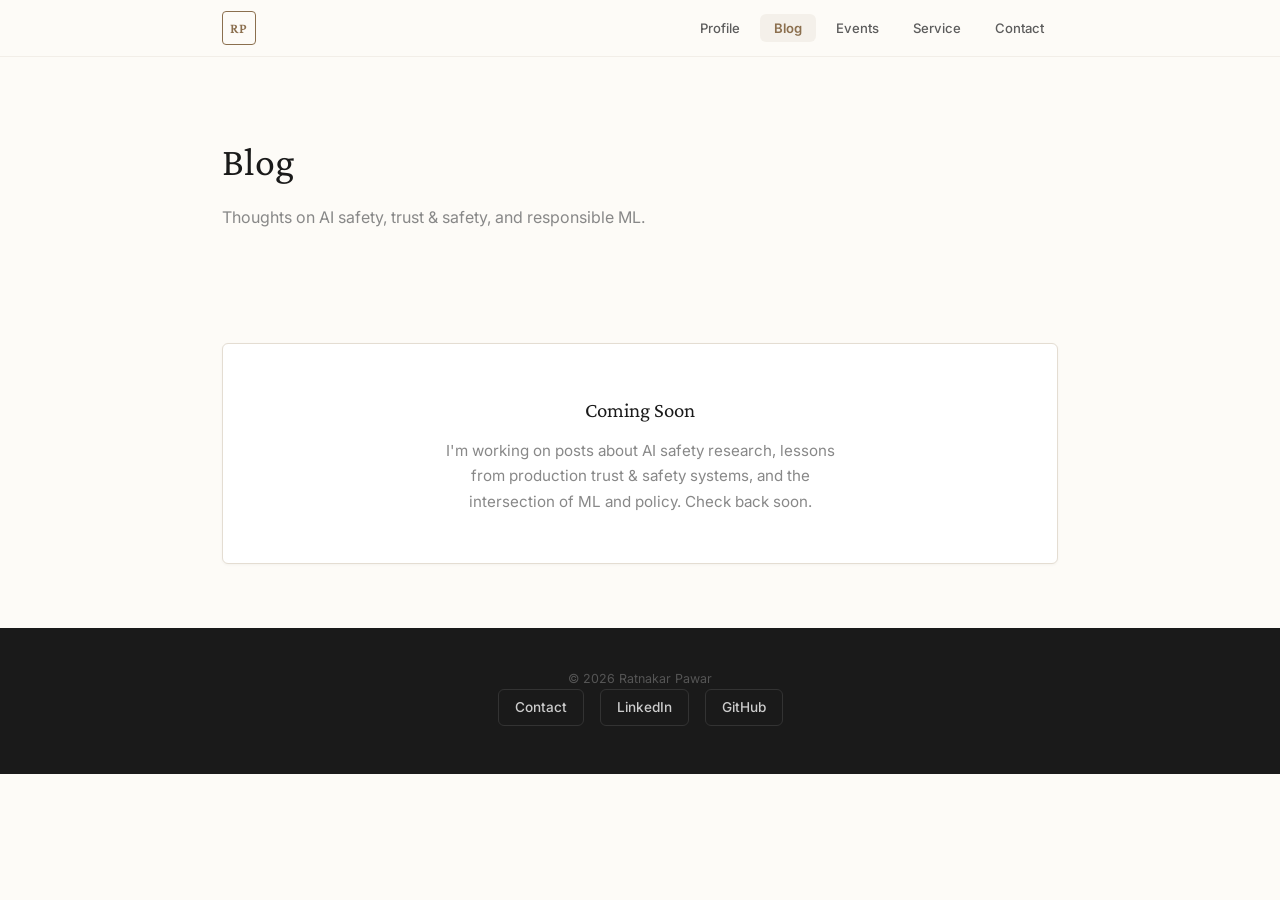
==== pages/blog.html @ 052e828d "Move subpages to pages/ directory, update all internal links Co-Authored-By: Claude Opus 4.6 <norepl" ====
<!DOCTYPE html>
<html lang="en">
<head>
  <meta charset="UTF-8">
  <meta name="viewport" content="width=device-width, initial-scale=1.0">
  <title>Blog | Ratnakar Pawar</title>
  <meta name="description" content="Blog posts by Ratnakar Pawar on AI safety, trust & safety, and machine learning.">
  <link rel="preconnect" href="https://fonts.googleapis.com">
  <link rel="preconnect" href="https://fonts.gstatic.com" crossorigin>
  <link href="https://fonts.googleapis.com/css2?family=Crimson+Pro:ital,wght@0,300;0,400;0,600;1,300;1,400&family=Inter:wght@400;500;600;700&display=swap" rel="stylesheet">
  <link rel="stylesheet" href="../style.css">
</head>
<body>

  <!-- Nav -->
  <nav class="nav" id="nav">
    <div class="nav-inner">
      <a href="../index.html" class="nav-logo">RP</a>
      <button class="nav-toggle" id="nav-toggle" aria-label="Toggle navigation">
        <span></span><span></span><span></span>
      </button>
      <ul class="nav-links" id="nav-links">
        <li><a href="../index.html">Profile</a></li>
        <li><a href="blog.html" class="nav-link-active">Blog</a></li>
        <li><a href="events.html">Events</a></li>
        <li><a href="service.html">Service</a></li>
        <li><a href="contact.html">Contact</a></li>
      </ul>
    </div>
  </nav>

  <!-- Page Header -->
  <section class="page-header">
    <div class="container">
      <h1>Blog</h1>
      <p>Thoughts on AI safety, trust & safety, and responsible ML.</p>
    </div>
  </section>

  <!-- Blog Content -->
  <section class="section">
    <div class="container">
      <div class="blog-placeholder">
        <h3>Coming Soon</h3>
        <p>I'm working on posts about AI safety research, lessons from production trust & safety systems, and the intersection of ML and policy. Check back soon.</p>
      </div>
    </div>
  </section>

  <!-- Footer -->
  <footer class="footer">
    <div class="container">
      <p class="footer-copy">&copy; 2026 Ratnakar Pawar</p>
      <div class="footer-links">
        <a href="contact.html">Contact</a>
        <a href="https://linkedin.com/in/ratnakarpawar" target="_blank" rel="noopener">LinkedIn</a>
        <a href="https://github.com/rpwr021" target="_blank" rel="noopener">GitHub</a>
      </div>
    </div>
  </footer>

  <script>
    const toggle = document.getElementById('nav-toggle');
    const links = document.getElementById('nav-links');
    toggle.addEventListener('click', () => {
      links.classList.toggle('open');
      toggle.classList.toggle('active');
    });
    document.querySelectorAll('.nav-links a').forEach(link => {
      link.addEventListener('click', () => {
        links.classList.remove('open');
        toggle.classList.remove('active');
      });
    });
    const nav = document.getElementById('nav');
    window.addEventListener('scroll', () => {
      nav.classList.toggle('scrolled', window.scrollY > 10);
    });
  </script>

</body>
</html>
---- style.css ----
/* ===== Reset & Base ===== */
*, *::before, *::after {
  margin: 0;
  padding: 0;
  box-sizing: border-box;
}

html {
  scroll-behavior: smooth;
  scroll-padding-top: 60px;
}

body {
  font-family: 'Inter', -apple-system, BlinkMacSystemFont, "Segoe UI", Roboto, sans-serif;
  color: #1a1a1a;
  background: #FDFBF7;
  line-height: 1.7;
  font-size: 16px;
  -webkit-font-smoothing: antialiased;
}

a {
  color: #8B6F4E;
  text-decoration: none;
  transition: color 0.2s;
}

a:hover {
  color: #6D563D;
}

ul {
  list-style: none;
}

.container {
  max-width: 900px;
  margin: 0 auto;
  padding: 0 2rem;
}

/* ===== Nav ===== */
.nav {
  position: fixed;
  top: 0;
  left: 0;
  right: 0;
  z-index: 100;
  background: rgba(253, 251, 247, 0.95);
  backdrop-filter: blur(16px);
  -webkit-backdrop-filter: blur(16px);
  border-bottom: 1px solid rgba(228, 221, 210, 0.4);
  transition: border-color 0.3s, box-shadow 0.3s;
}

.nav.scrolled {
  border-bottom-color: #E4DDD2;
  box-shadow: 0 1px 8px rgba(0, 0, 0, 0.04);
}

.nav-inner {
  max-width: 900px;
  margin: 0 auto;
  padding: 0 2rem;
  display: flex;
  align-items: center;
  justify-content: space-between;
  height: 56px;
}

.nav-logo {
  display: inline-flex;
  align-items: center;
  justify-content: center;
  width: 34px;
  height: 34px;
  font-family: 'Crimson Pro', Georgia, serif;
  font-weight: 600;
  font-size: 0.9rem;
  color: #8B6F4E;
  letter-spacing: 1.5px;
  border: 1.5px solid #8B6F4E;
  border-radius: 4px;
  transition: background 0.2s, color 0.2s;
}

.nav-logo:hover {
  background: #8B6F4E;
  color: #FDFBF7;
}

.nav-links {
  display: flex;
  gap: 6px;
}

.nav-links a {
  color: #5c5c5c;
  font-size: 0.82rem;
  font-weight: 500;
  padding: 6px 14px;
  border-radius: 6px;
  transition: color 0.2s, background 0.2s;
}

.nav-links a:hover {
  color: #8B6F4E;
  background: rgba(139, 111, 78, 0.06);
}

.nav-links a.nav-link-active {
  color: #8B6F4E;
  font-weight: 600;
  background: rgba(139, 111, 78, 0.08);
}

.nav-toggle {
  display: none;
  background: none;
  border: none;
  cursor: pointer;
  flex-direction: column;
  gap: 5px;
  padding: 4px;
}

.nav-toggle span {
  display: block;
  width: 22px;
  height: 2px;
  background: #1a1a1a;
  border-radius: 2px;
  transition: transform 0.3s, opacity 0.3s;
}

.nav-toggle.active span:nth-child(1) {
  transform: translateY(7px) rotate(45deg);
}

.nav-toggle.active span:nth-child(2) {
  opacity: 0;
}

.nav-toggle.active span:nth-child(3) {
  transform: translateY(-7px) rotate(-45deg);
}

/* ===== Hero ===== */
.hero {
  padding: 9rem 0 4rem;
}

.hero-grid {
  display: grid;
  grid-template-columns: 1fr 260px;
  gap: 4rem;
  align-items: start;
}

.hero h1 {
  font-family: 'Crimson Pro', Georgia, serif;
  font-size: 3.2rem;
  font-weight: 400;
  letter-spacing: -0.01em;
  color: #1a1a1a;
  margin-bottom: 8px;
  line-height: 1.15;
}

.hero-title {
  font-family: 'Crimson Pro', Georgia, serif;
  font-size: 1.35rem;
  font-style: italic;
  font-weight: 300;
  color: #8B6F4E;
  margin-bottom: 20px;
}

.hero-about {
  font-size: 0.95rem;
  color: #5c5c5c;
  line-height: 1.85;
  margin-bottom: 20px;
}

.focus-tags {
  display: flex;
  flex-wrap: wrap;
  gap: 6px;
  margin-bottom: 24px;
}

.focus-tags span {
  font-size: 0.78rem;
  font-weight: 600;
  color: #8B6F4E;
  background: rgba(139, 111, 78, 0.1);
  padding: 4px 12px;
  border-radius: 20px;
}

.hero-links {
  display: flex;
  gap: 12px;
}

.hero-links a {
  display: inline-block;
  padding: 8px 20px;
  border: 1px solid #E4DDD2;
  border-radius: 6px;
  font-weight: 500;
  font-size: 0.88rem;
  color: #5c5c5c;
  transition: border-color 0.2s, color 0.2s, background 0.2s;
}

.hero-links a:hover {
  border-color: #8B6F4E;
  color: #8B6F4E;
  background: rgba(139, 111, 78, 0.04);
}

.hero-photo img {
  width: 260px;
  height: 320px;
  object-fit: cover;
  object-position: center top;
  border-radius: 8px;
}

/* ===== Sections ===== */
.section {
  padding: 4rem 0;
}

.section-alt {
  background: #F4EFE6;
}

.section h2 {
  font-family: 'Crimson Pro', Georgia, serif;
  font-size: 2rem;
  font-weight: 400;
  color: #1a1a1a;
  margin-bottom: 1.5rem;
}

/* (About merged into hero) */

/* ===== Expertise ===== */
.expertise-grid {
  display: grid;
  grid-template-columns: repeat(auto-fill, minmax(260px, 1fr));
  gap: 20px;
}

.expertise-card {
  background: #fff;
  border: 1px solid #E4DDD2;
  border-radius: 6px;
  padding: 1.5rem;
  box-shadow: 0 1px 3px rgba(0,0,0,0.04), 0 4px 12px rgba(0,0,0,0.03);
}

.expertise-card h3 {
  font-family: 'Crimson Pro', Georgia, serif;
  font-size: 1.15rem;
  font-weight: 400;
  color: #1a1a1a;
  margin-bottom: 8px;
}

.expertise-card p {
  font-size: 0.88rem;
  color: #5c5c5c;
  line-height: 1.7;
}

/* ===== Timeline (Experience) ===== */
.timeline {
  position: relative;
  padding-left: 28px;
}

.timeline::before {
  content: "";
  position: absolute;
  left: 6px;
  top: 4px;
  bottom: 4px;
  width: 1.5px;
  background: #E4DDD2;
}

.timeline-item {
  position: relative;
  margin-bottom: 2.5rem;
}

.timeline-item:last-child {
  margin-bottom: 0;
}

.timeline-marker {
  position: absolute;
  left: -28px;
  top: 6px;
  width: 14px;
  height: 14px;
  border-radius: 50%;
  background: #FDFBF7;
  border: 2.5px solid #8B6F4E;
}

.section-alt .timeline-marker {
  background: #F4EFE6;
}

.timeline-date {
  display: inline-block;
  font-size: 0.82rem;
  font-weight: 600;
  color: #8B6F4E;
  margin-bottom: 2px;
}

.timeline-content h3 {
  font-family: 'Crimson Pro', Georgia, serif;
  font-size: 1.2rem;
  font-weight: 400;
  color: #1a1a1a;
  margin-bottom: 2px;
}

.timeline-content h3 a {
  color: #8B6F4E;
}

.timeline-company {
  font-size: 0.9rem;
  color: #888;
  margin-bottom: 10px;
}

.timeline-content ul {
  list-style: disc;
  padding-left: 18px;
}

.timeline-content li {
  font-size: 0.9rem;
  color: #333;
  margin-bottom: 5px;
  line-height: 1.65;
}

/* ===== Projects Grid ===== */
.projects-grid {
  display: grid;
  grid-template-columns: repeat(auto-fill, minmax(270px, 1fr));
  gap: 20px;
}

.project-card {
  background: #fff;
  border: 1px solid #E4DDD2;
  border-radius: 6px;
  padding: 1.5rem;
  box-shadow: 0 1px 3px rgba(0,0,0,0.04), 0 4px 12px rgba(0,0,0,0.03);
  transition: box-shadow 0.2s;
}

.project-card:hover {
  box-shadow: 0 2px 8px rgba(0,0,0,0.06), 0 8px 24px rgba(0,0,0,0.04);
}

.project-card h3 {
  font-family: 'Crimson Pro', Georgia, serif;
  font-size: 1.1rem;
  font-weight: 400;
  color: #1a1a1a;
  margin-bottom: 8px;
}

.project-card p {
  font-size: 0.88rem;
  color: #5c5c5c;
  line-height: 1.65;
  margin-bottom: 14px;
}

.project-card a {
  font-weight: 600;
  font-size: 0.82rem;
}

.project-tags {
  display: flex;
  flex-wrap: wrap;
  gap: 5px;
}

.project-tags span {
  font-size: 0.72rem;
  font-weight: 600;
  color: #8B6F4E;
  background: rgba(139, 111, 78, 0.08);
  padding: 2px 9px;
  border-radius: 20px;
}

/* ===== Patents ===== */
.patents-list {
  display: flex;
  flex-direction: column;
  gap: 16px;
}

.patent-item {
  display: flex;
  gap: 14px;
  align-items: flex-start;
  background: #fff;
  border: 1px solid #E4DDD2;
  border-radius: 6px;
  padding: 1.25rem 1.5rem;
  box-shadow: 0 1px 3px rgba(0,0,0,0.04);
}

.patent-status {
  flex-shrink: 0;
  font-size: 0.68rem;
  font-weight: 700;
  text-transform: uppercase;
  letter-spacing: 0.5px;
  padding: 3px 9px;
  border-radius: 20px;
  margin-top: 2px;
}

.patent-status.granted {
  background: rgba(22, 101, 52, 0.1);
  color: #166534;
}

.patent-status.applied {
  background: rgba(139, 111, 78, 0.1);
  color: #8B6F4E;
}

.patent-item h3 {
  font-family: 'Crimson Pro', Georgia, serif;
  font-size: 1rem;
  font-weight: 400;
  color: #1a1a1a;
  margin-bottom: 3px;
}

.patent-item p {
  font-size: 0.85rem;
  color: #5c5c5c;
  line-height: 1.5;
}

.patent-links {
  margin-top: 4px;
}

.patent-links a {
  font-size: 0.8rem;
  font-weight: 600;
}

/* ===== Education ===== */
.education-grid {
  display: grid;
  grid-template-columns: repeat(auto-fill, minmax(240px, 1fr));
  gap: 16px;
}

.education-card {
  background: #fff;
  border: 1px solid #E4DDD2;
  border-radius: 6px;
  padding: 1.25rem 1.5rem;
  box-shadow: 0 1px 3px rgba(0,0,0,0.04);
}

.education-card h3 {
  font-family: 'Crimson Pro', Georgia, serif;
  font-size: 1.05rem;
  font-weight: 400;
  color: #1a1a1a;
  margin-bottom: 3px;
}

.education-degree {
  font-size: 0.9rem;
  color: #333;
}

.education-year {
  font-size: 0.82rem;
  color: #888;
  font-weight: 500;
}

/* ===== Footer ===== */
.footer {
  background: #1a1a1a;
  color: #999;
  padding: 2.5rem 0 2rem;
  text-align: center;
}

.footer-links {
  display: flex;
  justify-content: center;
  gap: 16px;
  margin-bottom: 16px;
}

.footer-links a {
  color: #ccc;
  font-weight: 500;
  padding: 6px 16px;
  border: 1px solid #333;
  border-radius: 6px;
  transition: border-color 0.2s, color 0.2s;
  font-size: 0.85rem;
}

.footer-links a:hover {
  border-color: #8B6F4E;
  color: #8B6F4E;
}

.footer-copy {
  font-size: 0.78rem;
  color: #555;
}

/* ===== Page Header (inner pages) ===== */
.page-header {
  padding: 8rem 0 3rem;
}

.page-header h1 {
  font-family: 'Crimson Pro', Georgia, serif;
  font-size: 2.5rem;
  font-weight: 400;
  color: #1a1a1a;
  margin-bottom: 8px;
}

.page-header p {
  font-size: 1rem;
  color: #888;
  max-width: 540px;
}

/* ===== Events Page ===== */
.events-section h3 {
  font-family: 'Crimson Pro', Georgia, serif;
  font-size: 1.2rem;
  font-weight: 400;
  color: #1a1a1a;
  margin-bottom: 16px;
  text-transform: uppercase;
  letter-spacing: 0.5px;
}

.events-list {
  display: flex;
  flex-direction: column;
  gap: 14px;
  margin-bottom: 3rem;
}

.event-card {
  background: #fff;
  border: 1px solid #E4DDD2;
  border-radius: 6px;
  padding: 1.5rem;
  box-shadow: 0 1px 3px rgba(0,0,0,0.04);
  transition: box-shadow 0.2s;
}

.event-card:hover {
  box-shadow: 0 2px 8px rgba(0,0,0,0.06), 0 8px 24px rgba(0,0,0,0.04);
}

.event-card h4 {
  font-family: 'Crimson Pro', Georgia, serif;
  font-size: 1.05rem;
  font-weight: 400;
  color: #1a1a1a;
  margin-bottom: 3px;
}

.event-card .event-meta {
  font-size: 0.82rem;
  color: #8B6F4E;
  font-weight: 600;
  margin-bottom: 8px;
}

.event-card p {
  font-size: 0.88rem;
  color: #5c5c5c;
  line-height: 1.65;
}

.event-badge {
  display: inline-block;
  font-size: 0.68rem;
  font-weight: 700;
  text-transform: uppercase;
  letter-spacing: 0.5px;
  padding: 2px 9px;
  border-radius: 20px;
  margin-bottom: 8px;
}

.event-badge.upcoming {
  background: rgba(22, 101, 52, 0.1);
  color: #166534;
}

.event-badge.past {
  background: rgba(139, 111, 78, 0.08);
  color: #888;
}

/* ===== Service Page ===== */
.service-grid {
  display: grid;
  grid-template-columns: repeat(auto-fill, minmax(260px, 1fr));
  gap: 16px;
  margin-bottom: 3rem;
}

.service-card {
  background: #fff;
  border: 1px solid #E4DDD2;
  border-radius: 6px;
  padding: 1.5rem;
  box-shadow: 0 1px 3px rgba(0,0,0,0.04);
  transition: box-shadow 0.2s;
}

.service-card:hover {
  box-shadow: 0 2px 8px rgba(0,0,0,0.06), 0 8px 24px rgba(0,0,0,0.04);
}

.service-card h4 {
  font-family: 'Crimson Pro', Georgia, serif;
  font-size: 1rem;
  font-weight: 400;
  color: #1a1a1a;
  margin-bottom: 5px;
}

.service-card p {
  font-size: 0.88rem;
  color: #5c5c5c;
  line-height: 1.65;
}

.consulting-section {
  background: #fff;
  border: 1px solid #E4DDD2;
  border-radius: 6px;
  padding: 2rem;
  box-shadow: 0 1px 3px rgba(0,0,0,0.04);
}

.consulting-section h3 {
  font-family: 'Crimson Pro', Georgia, serif;
  font-size: 1.15rem;
  font-weight: 400;
  color: #1a1a1a;
  margin-bottom: 10px;
}

.consulting-section p {
  font-size: 0.92rem;
  color: #5c5c5c;
  line-height: 1.7;
  margin-bottom: 14px;
}

.consulting-section ul {
  list-style: disc;
  padding-left: 18px;
}

.consulting-section li {
  font-size: 0.92rem;
  color: #333;
  margin-bottom: 5px;
  line-height: 1.65;
}

/* ===== Blog Placeholder ===== */
.blog-placeholder {
  text-align: center;
  padding: 3rem 1.5rem;
  background: #fff;
  border: 1px solid #E4DDD2;
  border-radius: 6px;
  box-shadow: 0 1px 3px rgba(0,0,0,0.04);
}

.blog-placeholder h3 {
  font-family: 'Crimson Pro', Georgia, serif;
  font-size: 1.3rem;
  font-weight: 400;
  color: #1a1a1a;
  margin-bottom: 10px;
}

.blog-placeholder p {
  font-size: 0.95rem;
  color: #888;
  max-width: 420px;
  margin: 0 auto;
  line-height: 1.7;
}

/* ===== Contact Page ===== */
.contact-grid {
  display: grid;
  grid-template-columns: repeat(auto-fill, minmax(200px, 1fr));
  gap: 16px;
}

.contact-card {
  background: #fff;
  border: 1px solid #E4DDD2;
  border-radius: 6px;
  padding: 1.5rem;
  text-align: center;
  box-shadow: 0 1px 3px rgba(0,0,0,0.04);
  transition: box-shadow 0.2s;
}

.contact-card:hover {
  box-shadow: 0 2px 8px rgba(0,0,0,0.06), 0 8px 24px rgba(0,0,0,0.04);
}

.contact-card h4 {
  font-size: 0.78rem;
  font-weight: 600;
  color: #888;
  text-transform: uppercase;
  letter-spacing: 0.5px;
  margin-bottom: 6px;
}

.contact-card a {
  font-size: 0.92rem;
  font-weight: 600;
  color: #8B6F4E;
  word-break: break-all;
}

.contact-card a:hover {
  color: #6D563D;
}

.email-obfuscated {
  font-size: 0.92rem;
  font-weight: 600;
  color: #8B6F4E;
  word-break: break-all;
}

/* ===== Mobile ===== */
@media (max-width: 768px) {
  .nav-toggle {
    display: flex;
  }

  .nav-links {
    position: absolute;
    top: 56px;
    left: 0;
    right: 0;
    background: rgba(253, 251, 247, 0.98);
    backdrop-filter: blur(16px);
    flex-direction: column;
    gap: 0;
    padding: 8px 0;
    border-bottom: 1px solid #E4DDD2;
    display: none;
  }

  .nav-links.open {
    display: flex;
  }

  .nav-links a {
    display: block;
    padding: 10px 2rem;
  }

  .hero {
    padding: 7rem 0 2.5rem;
  }

  .hero-grid {
    grid-template-columns: 1fr;
    gap: 2rem;
  }

  .hero-photo {
    order: -1;
  }

  .hero-photo img {
    width: 180px;
    height: 180px;
  }

  .hero h1 {
    font-size: 2.2rem;
  }

  .hero-tagline {
    font-size: 0.95rem;
  }

  .hero-links {
    flex-wrap: wrap;
  }

  .section {
    padding: 3rem 0;
  }

  .projects-grid,
  .expertise-grid,
  .education-grid,
  .service-grid,
  .contact-grid {
    grid-template-columns: 1fr;
  }

  .patent-item {
    flex-direction: column;
    gap: 6px;
  }

  .footer-links {
    flex-direction: column;
    align-items: center;
    gap: 8px;
  }

  .page-header {
    padding: 6rem 0 2rem;
  }

  .page-header h1 {
    font-size: 2rem;
  }
}

@media (max-width: 480px) {
  .hero h1 {
    font-size: 1.85rem;
  }

  .section h2 {
    font-size: 1.5rem;
  }
}
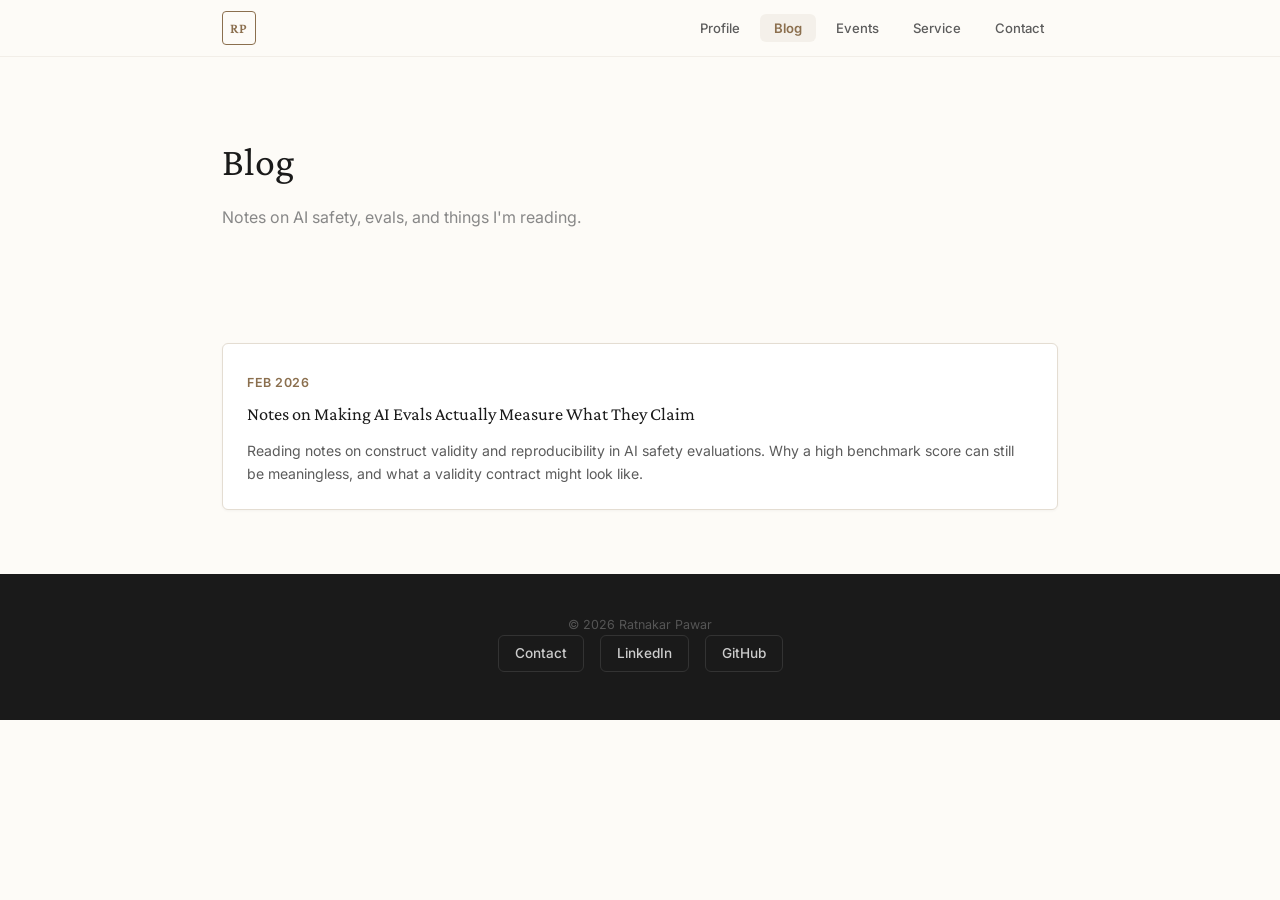
==== commit 0c1ec81c: "Add first blog post on AI eval validity, replace placeholder Co-Authored-By: Claude Opus 4.6 <norepl" ====
--- a/pages/blog.html
+++ b/pages/blog.html
@@ -33,16 +33,19 @@
   <section class="page-header">
     <div class="container">
       <h1>Blog</h1>
-      <p>Thoughts on AI safety, trust & safety, and responsible ML.</p>
+      <p>Notes on AI safety, evals, and things I'm reading.</p>
     </div>
   </section>
 
-  <!-- Blog Content -->
+  <!-- Blog List -->
   <section class="section">
     <div class="container">
-      <div class="blog-placeholder">
-        <h3>Coming Soon</h3>
-        <p>I'm working on posts about AI safety research, lessons from production trust & safety systems, and the intersection of ML and policy. Check back soon.</p>
+      <div class="blog-list">
+        <a href="blog/notes-on-eval-validity.html" class="blog-card">
+          <span class="blog-date">Feb 2026</span>
+          <h3>Notes on Making AI Evals Actually Measure What They Claim</h3>
+          <p>Reading notes on construct validity and reproducibility in AI safety evaluations. Why a high benchmark score can still be meaningless, and what a validity contract might look like.</p>
+        </a>
       </div>
     </div>
   </section>
--- a/style.css
+++ b/style.css
@@ -703,30 +703,169 @@
   line-height: 1.65;
 }
 
-/* ===== Blog Placeholder ===== */
-.blog-placeholder {
-  text-align: center;
-  padding: 3rem 1.5rem;
+/* ===== Blog List ===== */
+.blog-list {
+  display: flex;
+  flex-direction: column;
+  gap: 16px;
+}
+
+.blog-card {
+  display: block;
   background: #fff;
   border: 1px solid #E4DDD2;
   border-radius: 6px;
+  padding: 1.5rem;
   box-shadow: 0 1px 3px rgba(0,0,0,0.04);
-}
-
-.blog-placeholder h3 {
-  font-family: 'Crimson Pro', Georgia, serif;
-  font-size: 1.3rem;
-  font-weight: 400;
-  color: #1a1a1a;
+  transition: box-shadow 0.2s;
+  text-decoration: none;
+}
+
+.blog-card:hover {
+  box-shadow: 0 2px 8px rgba(0,0,0,0.06), 0 8px 24px rgba(0,0,0,0.04);
+}
+
+.blog-date {
+  font-size: 0.78rem;
+  font-weight: 600;
+  color: #8B6F4E;
+  text-transform: uppercase;
+  letter-spacing: 0.5px;
+}
+
+.blog-card h3 {
+  font-family: 'Crimson Pro', Georgia, serif;
+  font-size: 1.15rem;
+  font-weight: 400;
+  color: #1a1a1a;
+  margin: 4px 0 8px;
+}
+
+.blog-card p {
+  font-size: 0.88rem;
+  color: #5c5c5c;
+  line-height: 1.65;
+}
+
+/* ===== Blog Post ===== */
+.blog-post {
+  padding: 9rem 0 4rem;
+}
+
+.post-header {
+  margin-bottom: 2.5rem;
+}
+
+.post-date {
+  font-size: 0.82rem;
+  font-weight: 600;
+  color: #8B6F4E;
+  text-transform: uppercase;
+  letter-spacing: 0.5px;
+  margin-bottom: 8px;
+}
+
+.post-header h1 {
+  font-family: 'Crimson Pro', Georgia, serif;
+  font-size: 2.2rem;
+  font-weight: 400;
+  color: #1a1a1a;
+  line-height: 1.25;
   margin-bottom: 10px;
 }
 
-.blog-placeholder p {
+.post-subtitle {
+  font-size: 1rem;
+  color: #888;
+  line-height: 1.6;
+}
+
+.post-body h2 {
+  font-family: 'Crimson Pro', Georgia, serif;
+  font-size: 1.4rem;
+  font-weight: 400;
+  color: #1a1a1a;
+  margin: 2.5rem 0 0.8rem;
+}
+
+.post-body p {
   font-size: 0.95rem;
-  color: #888;
-  max-width: 420px;
-  margin: 0 auto;
+  color: #333;
+  line-height: 1.8;
+  margin-bottom: 1.2rem;
+}
+
+.post-body strong {
+  font-weight: 600;
+  color: #1a1a1a;
+}
+
+.post-body em {
+  color: #5c5c5c;
+}
+
+.post-body code {
+  font-family: 'SF Mono', 'Fira Code', monospace;
+  font-size: 0.85em;
+  background: rgba(139, 111, 78, 0.08);
+  padding: 2px 6px;
+  border-radius: 3px;
+  color: #6D563D;
+}
+
+.post-body ul {
+  list-style: disc;
+  padding-left: 18px;
+  margin-bottom: 1.2rem;
+}
+
+.post-body li {
+  font-size: 0.95rem;
+  color: #333;
+  line-height: 1.8;
+  margin-bottom: 4px;
+}
+
+.mermaid-wrap {
+  margin: 2rem -4rem;
+  padding: 2rem;
+  background: #FDFBF7;
+  border: 1px solid #E4DDD2;
+  border-radius: 6px;
+}
+
+.mermaid-wrap .mermaid {
+  display: flex;
+  justify-content: center;
+}
+
+.cite-block {
+  font-family: 'SF Mono', 'Fira Code', monospace;
+  font-size: 0.82rem;
+  color: #5c5c5c;
+  background: #F4EFE6;
+  border: 1px solid #E4DDD2;
+  border-radius: 6px;
+  padding: 1rem 1.25rem;
+  white-space: pre-wrap;
+  word-break: break-word;
   line-height: 1.7;
+  margin-top: 0.5rem;
+}
+
+.post-references {
+  list-style: none;
+  padding: 0;
+  margin-top: 1rem;
+}
+
+.post-references li {
+  margin-bottom: 6px;
+}
+
+.post-references a {
+  font-size: 0.88rem;
+  font-weight: 500;
 }
 
 /* ===== Contact Page ===== */
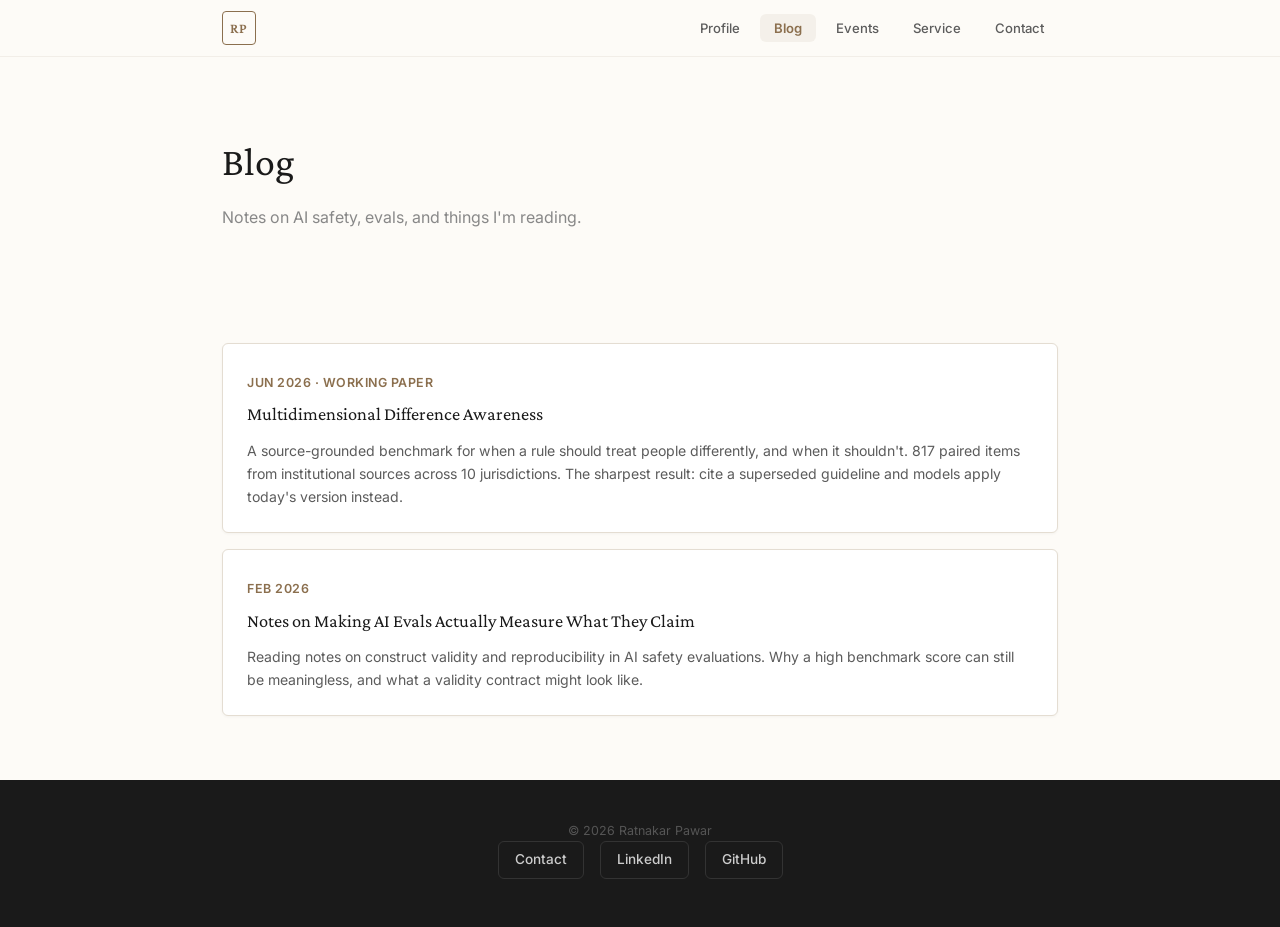
==== commit 81c768dd: "Host the difference-awareness working paper Port the paper from LaTeX into the site template at page" ====
--- a/pages/blog.html
+++ b/pages/blog.html
@@ -5,6 +5,15 @@
   <meta name="viewport" content="width=device-width, initial-scale=1.0">
   <title>Blog | Ratnakar Pawar</title>
   <meta name="description" content="Blog posts by Ratnakar Pawar on AI safety, trust & safety, and machine learning.">
+  <meta property="og:title" content="Blog | Ratnakar Pawar">
+  <meta property="og:description" content="Blog posts by Ratnakar Pawar on AI safety, trust & safety, and machine learning.">
+  <meta property="og:image" content="https://ratnakarpawar.github.io/assets/logo.png">
+  <meta property="og:url" content="https://ratnakarpawar.github.io/pages/blog.html">
+  <meta property="og:type" content="website">
+  <meta name="twitter:card" content="summary">
+  <meta name="twitter:title" content="Blog | Ratnakar Pawar">
+  <meta name="twitter:description" content="Blog posts by Ratnakar Pawar on AI safety, trust & safety, and machine learning.">
+  <meta name="twitter:image" content="https://ratnakarpawar.github.io/assets/logo.png">
   <link rel="preconnect" href="https://fonts.googleapis.com">
   <link rel="preconnect" href="https://fonts.gstatic.com" crossorigin>
   <link href="https://fonts.googleapis.com/css2?family=Crimson+Pro:ital,wght@0,300;0,400;0,600;1,300;1,400&family=Inter:wght@400;500;600;700&display=swap" rel="stylesheet">
@@ -41,6 +50,11 @@
   <section class="section">
     <div class="container">
       <div class="blog-list">
+        <a href="research/multidimensional-difference-awareness.html" class="blog-card">
+          <span class="blog-date">Jun 2026 &middot; Working paper</span>
+          <h3>Multidimensional Difference Awareness</h3>
+          <p>A source-grounded benchmark for when a rule should treat people differently, and when it shouldn't. 817 paired items from institutional sources across 10 jurisdictions. The sharpest result: cite a superseded guideline and models apply today's version instead.</p>
+        </a>
         <a href="blog/notes-on-eval-validity.html" class="blog-card">
           <span class="blog-date">Feb 2026</span>
           <h3>Notes on Making AI Evals Actually Measure What They Claim</h3>
--- a/style.css
+++ b/style.css
@@ -199,6 +199,20 @@
   border-radius: 20px;
 }
 
+.hero-writing {
+  margin-bottom: 20px;
+}
+
+.hero-writing a {
+  font-size: 0.88rem;
+  font-weight: 500;
+  color: #8B6F4E;
+}
+
+.hero-writing a:hover {
+  color: #6D563D;
+}
+
 .hero-links {
   display: flex;
   gap: 12px;
@@ -826,17 +840,396 @@
   margin-bottom: 4px;
 }
 
-.mermaid-wrap {
+/* ===== Diagrams ===== */
+.diagram-wrap {
   margin: 2rem -4rem;
   padding: 2rem;
   background: #FDFBF7;
   border: 1px solid #E4DDD2;
   border-radius: 6px;
-}
-
-.mermaid-wrap .mermaid {
+  overflow-x: auto;
+}
+
+.node-sub {
+  display: block;
+  font-size: 0.78rem;
+  font-style: italic;
+  color: #5c5c5c;
+  font-weight: 400;
+}
+
+/* -- Diagram 1: Pipeline -- */
+.pipeline {
   display: flex;
+  align-items: center;
+  gap: 0;
   justify-content: center;
+  flex-wrap: wrap;
+  row-gap: 12px;
+}
+
+.pipeline-node {
+  background: #fff;
+  border: 1px solid #E4DDD2;
+  border-radius: 6px;
+  padding: 10px 16px;
+  font-size: 0.82rem;
+  font-weight: 500;
+  color: #1a1a1a;
+  text-align: center;
+  line-height: 1.4;
+  white-space: nowrap;
+}
+
+.pipeline-node-decision {
+  background: #F4EFE6;
+  font-weight: 600;
+  border-color: #8B6F4E;
+}
+
+.pipeline-arrow {
+  width: 28px;
+  height: 2px;
+  background: #8B6F4E;
+  position: relative;
+  flex-shrink: 0;
+}
+
+.pipeline-arrow::after {
+  content: "";
+  position: absolute;
+  right: 0;
+  top: 50%;
+  transform: translateY(-50%);
+  border: 5px solid transparent;
+  border-left: 6px solid #8B6F4E;
+}
+
+.pipeline-stem {
+  width: 2px;
+  height: 20px;
+  background: #8B6F4E;
+  margin: 0 auto;
+}
+
+.pipeline-rail {
+  position: relative;
+  height: 2px;
+  margin: 0 calc(100% / 6);
+  background: #8B6F4E;
+}
+
+.pipeline-outcomes {
+  display: grid;
+  grid-template-columns: repeat(3, 1fr);
+  gap: 16px;
+  margin-top: 18px;
+}
+
+.pipeline-outcomes .pipeline-badge {
+  position: relative;
+}
+
+.pipeline-outcomes .pipeline-badge::before {
+  content: "";
+  position: absolute;
+  top: -18px;
+  left: 50%;
+  transform: translateX(-50%);
+  width: 2px;
+  height: 18px;
+  background: #8B6F4E;
+}
+
+.pipeline-badge {
+  display: inline-flex;
+  flex-direction: column;
+  align-items: center;
+  justify-content: center;
+  padding: 8px 20px;
+  border-radius: 6px;
+  font-size: 0.82rem;
+  font-weight: 700;
+  text-align: center;
+  line-height: 1.4;
+}
+
+.badge-sub {
+  display: block;
+  font-size: 0.72rem;
+  font-weight: 400;
+  opacity: 0.8;
+  margin-top: 2px;
+}
+
+.badge-pass {
+  background: rgba(22, 101, 52, 0.1);
+  color: #166534;
+  border: 1px solid rgba(22, 101, 52, 0.2);
+}
+
+.badge-review {
+  background: rgba(139, 111, 78, 0.1);
+  color: #8B6F4E;
+  border: 1px solid rgba(139, 111, 78, 0.2);
+}
+
+.badge-fail {
+  background: rgba(180, 60, 60, 0.1);
+  color: #9B3030;
+  border: 1px solid rgba(180, 60, 60, 0.2);
+}
+
+/* -- Diagram 2: Question Hub -- */
+.question-hub {
+  text-align: center;
+}
+
+.hub-label {
+  display: inline-block;
+  background: #F4EFE6;
+  border: 1px solid #8B6F4E;
+  border-radius: 6px;
+  padding: 10px 28px;
+  font-size: 0.88rem;
+  font-weight: 700;
+  color: #1a1a1a;
+  margin-bottom: 0;
+  position: relative;
+}
+
+.hub-stem {
+  width: 2px;
+  height: 20px;
+  background: #8B6F4E;
+  margin: 0 auto;
+}
+
+.hub-rail {
+  position: relative;
+  height: 2px;
+  margin: 0 calc(100% / 10);
+  background: #8B6F4E;
+}
+
+.hub-cards {
+  display: grid;
+  grid-template-columns: repeat(5, 1fr);
+  gap: 12px;
+  margin-top: 18px;
+}
+
+.hub-card {
+  background: #fff;
+  border: 1px solid #E4DDD2;
+  border-radius: 6px;
+  padding: 14px 16px;
+  font-size: 0.85rem;
+  color: #1a1a1a;
+  line-height: 1.5;
+  text-align: left;
+  position: relative;
+}
+
+.hub-card::before {
+  content: "";
+  position: absolute;
+  top: -18px;
+  left: 50%;
+  transform: translateX(-50%);
+  width: 2px;
+  height: 18px;
+  background: #8B6F4E;
+}
+
+.hub-card-sub {
+  display: block;
+  font-size: 0.78rem;
+  font-style: italic;
+  color: #8B6F4E;
+  font-weight: 500;
+  margin-top: 4px;
+}
+
+/* -- Diagram 3: Vertical Flow -- */
+.flow-vertical {
+  display: flex;
+  flex-direction: column;
+  align-items: center;
+}
+
+.flow-node {
+  background: #fff;
+  border: 1px solid #E4DDD2;
+  border-radius: 6px;
+  padding: 12px 24px;
+  font-size: 0.85rem;
+  font-weight: 500;
+  color: #1a1a1a;
+  text-align: center;
+  line-height: 1.5;
+  max-width: 360px;
+}
+
+.flow-node-decision {
+  background: #F4EFE6;
+  font-weight: 600;
+  border-color: #8B6F4E;
+}
+
+.flow-connector {
+  width: 2px;
+  height: 24px;
+  background: #8B6F4E;
+  position: relative;
+}
+
+.flow-connector::after {
+  content: "";
+  position: absolute;
+  bottom: 0;
+  left: 50%;
+  transform: translateX(-50%);
+  border: 5px solid transparent;
+  border-top: 6px solid #8B6F4E;
+}
+
+.flow-branch-group {
+  position: relative;
+  display: grid;
+  grid-template-columns: repeat(3, 1fr);
+  gap: 20px;
+  width: 100%;
+  margin-top: 40px;
+  padding-top: 24px;
+}
+
+/* vertical stem from decision node down to the horizontal rail */
+.flow-branch-group::before {
+  content: "";
+  position: absolute;
+  top: -40px;
+  left: 50%;
+  transform: translateX(-50%);
+  width: 2px;
+  height: 40px;
+  background: #8B6F4E;
+}
+
+/* horizontal rail connecting the three branches */
+.flow-branch-group::after {
+  content: "";
+  position: absolute;
+  top: 0;
+  left: calc(100% / 6);
+  right: calc(100% / 6);
+  height: 2px;
+  background: #8B6F4E;
+}
+
+.flow-branch {
+  display: flex;
+  flex-direction: column;
+  align-items: center;
+  gap: 6px;
+  position: relative;
+}
+
+/* vertical drop from rail to each branch */
+.flow-branch::before {
+  content: "";
+  position: absolute;
+  top: -24px;
+  left: 50%;
+  transform: translateX(-50%);
+  width: 2px;
+  height: 24px;
+  background: #8B6F4E;
+}
+
+.flow-branch-label {
+  font-size: 0.75rem;
+  font-weight: 500;
+  color: #5c5c5c;
+  font-style: italic;
+}
+
+/* -- Diagram Responsive -- */
+@media (max-width: 700px) {
+  .diagram-wrap {
+    margin: 2rem -1rem;
+    padding: 1.25rem;
+  }
+
+  .pipeline {
+    flex-direction: column;
+    align-items: stretch;
+  }
+
+  .pipeline-node {
+    white-space: normal;
+  }
+
+  .pipeline-arrow {
+    width: 2px;
+    height: 20px;
+    margin: 0 auto;
+  }
+
+  .pipeline-arrow::after {
+    right: auto;
+    top: auto;
+    bottom: 0;
+    left: 50%;
+    transform: translateX(-50%);
+    border: 5px solid transparent;
+    border-top: 6px solid #8B6F4E;
+    border-left-color: transparent;
+  }
+
+  .pipeline-rail,
+  .hub-rail {
+    margin: 0;
+  }
+
+  .pipeline-outcomes {
+    grid-template-columns: 1fr;
+  }
+
+  .pipeline-outcomes .pipeline-badge::before {
+    display: none;
+  }
+
+  .hub-cards {
+    grid-template-columns: 1fr;
+  }
+
+  .hub-rail {
+    display: none;
+  }
+
+  .hub-card::before {
+    display: none;
+  }
+
+  .flow-branch-group {
+    grid-template-columns: 1fr;
+    margin-top: 24px;
+    padding-top: 0;
+  }
+
+  .flow-branch-group::before {
+    top: -24px;
+    height: 24px;
+  }
+
+  .flow-branch-group::after {
+    display: none;
+  }
+
+  .flow-branch::before {
+    display: none;
+  }
 }
 
 .cite-block {
@@ -1016,3 +1409,77 @@
     font-size: 1.5rem;
   }
 }
+
+/* ---------- Working paper pages ---------- */
+
+.post-meta-links {
+  font-size: 0.9rem;
+  color: #888;
+  margin-top: 12px;
+  line-height: 1.8;
+}
+
+.paper-note {
+  background: #f7f7f5;
+  border-left: 2px solid #d4d4d0;
+  padding: 16px 20px;
+  font-size: 0.92rem;
+  line-height: 1.65;
+  color: #555;
+  margin-bottom: 32px;
+}
+
+.paper-body table {
+  width: 100%;
+  border-collapse: collapse;
+  font-family: 'Inter', -apple-system, sans-serif;
+  font-size: 0.82rem;
+  margin: 20px 0 24px;
+}
+
+.paper-body th,
+.paper-body td {
+  text-align: left;
+  padding: 7px 10px;
+  border-bottom: 1px solid #ececea;
+  vertical-align: top;
+}
+
+.paper-body th {
+  font-weight: 600;
+  color: #1a1a1a;
+  border-bottom: 1px solid #c8c8c4;
+  white-space: nowrap;
+}
+
+.paper-body caption {
+  caption-side: bottom;
+  text-align: left;
+  font-size: 0.82rem;
+  color: #888;
+  line-height: 1.55;
+  padding-top: 8px;
+}
+
+.paper-body .table-wrap {
+  overflow-x: auto;
+}
+
+.paper-body code,
+.paper-body tt {
+  font-family: ui-monospace, SFMono-Regular, Menlo, monospace;
+  font-size: 0.86em;
+  background: #f4f4f2;
+  padding: 1px 4px;
+  border-radius: 2px;
+}
+
+@media (max-width: 700px) {
+  .paper-body table {
+    font-size: 0.74rem;
+  }
+  .paper-body th,
+  .paper-body td {
+    padding: 5px 6px;
+  }
+}
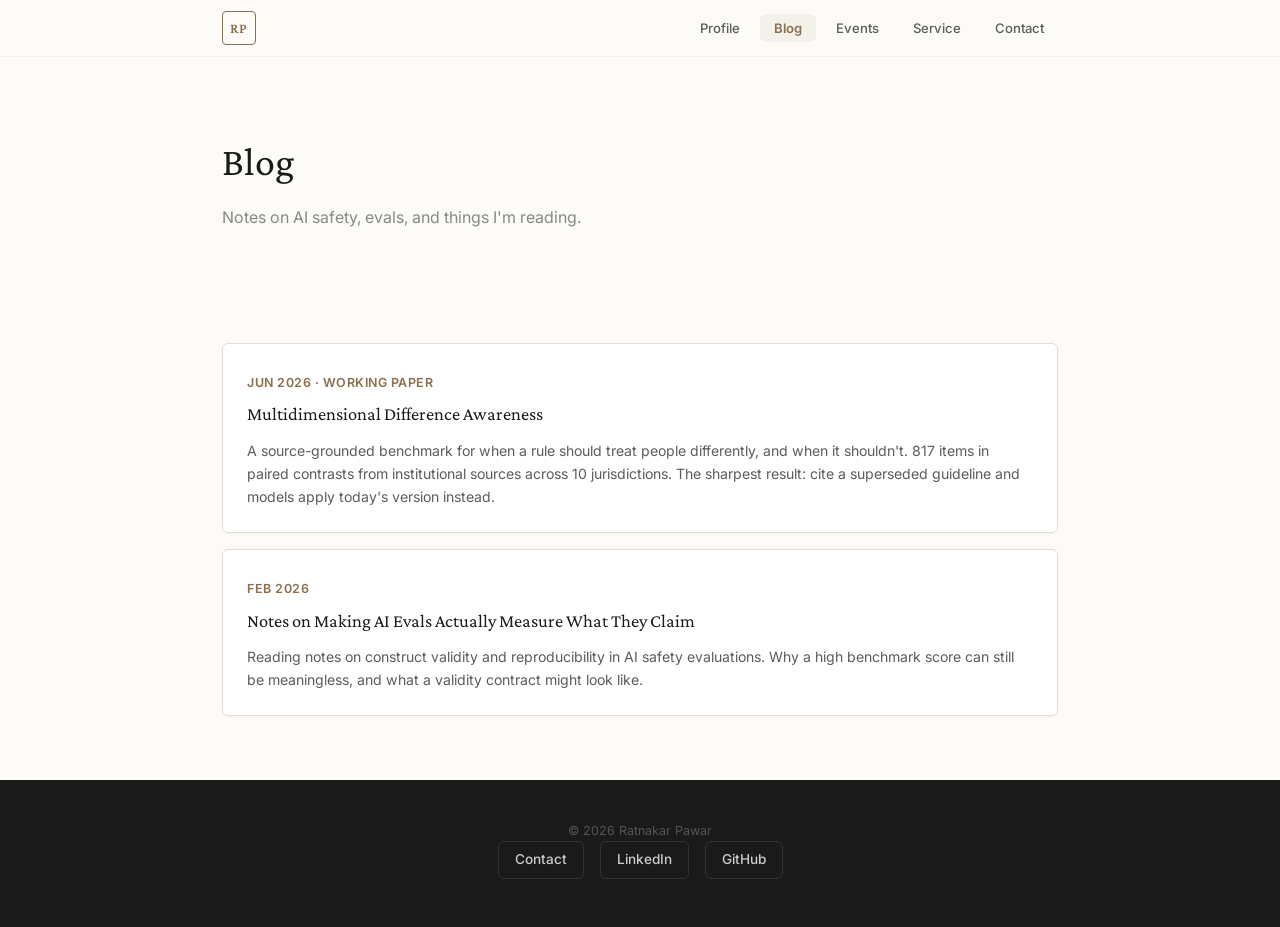
==== commit 8a8baadc: "Sharpen hero and claims, add MARS results, mark two patents granted" ====
--- a/pages/blog.html
+++ b/pages/blog.html
@@ -53,7 +53,7 @@
         <a href="research/multidimensional-difference-awareness.html" class="blog-card">
           <span class="blog-date">Jun 2026 &middot; Working paper</span>
           <h3>Multidimensional Difference Awareness</h3>
-          <p>A source-grounded benchmark for when a rule should treat people differently, and when it shouldn't. 817 paired items from institutional sources across 10 jurisdictions. The sharpest result: cite a superseded guideline and models apply today's version instead.</p>
+          <p>A source-grounded benchmark for when a rule should treat people differently, and when it shouldn't. 817 items in paired contrasts from institutional sources across 10 jurisdictions. The sharpest result: cite a superseded guideline and models apply today's version instead.</p>
         </a>
         <a href="blog/notes-on-eval-validity.html" class="blog-card">
           <span class="blog-date">Feb 2026</span>
